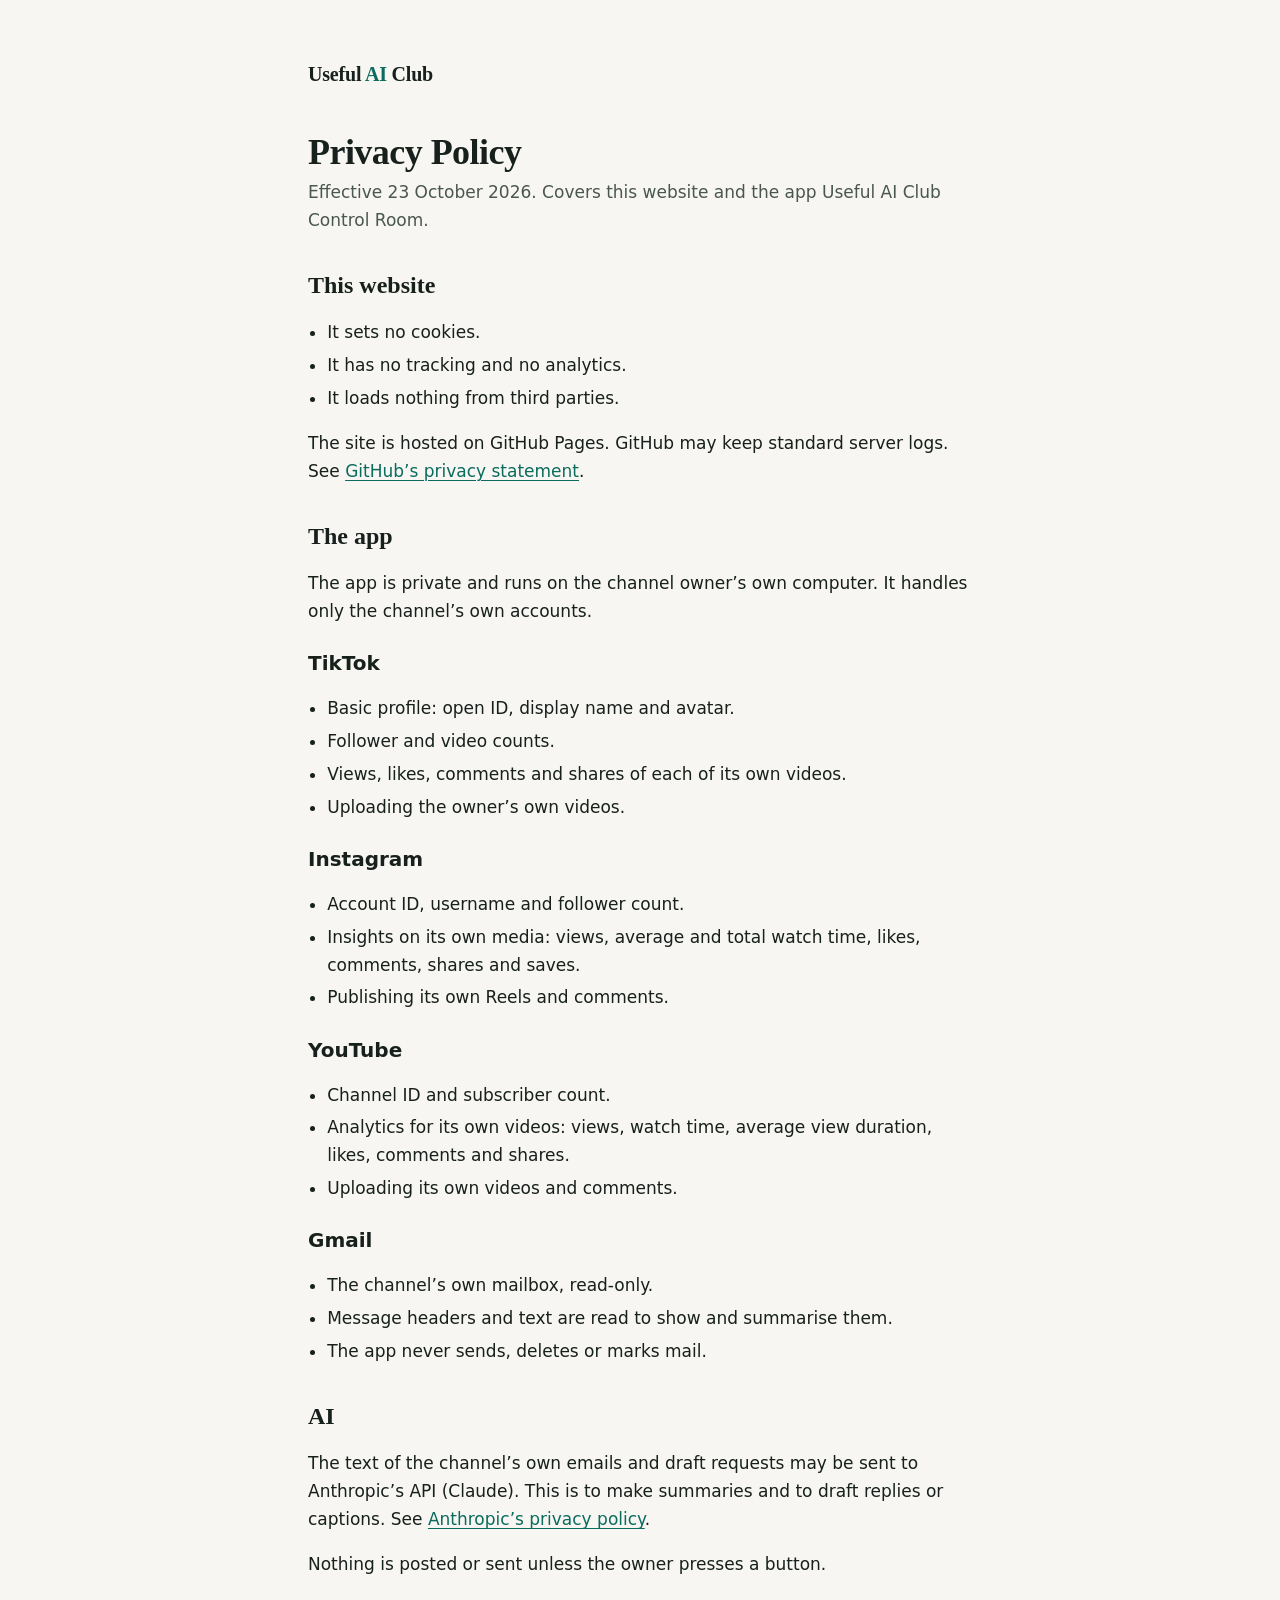
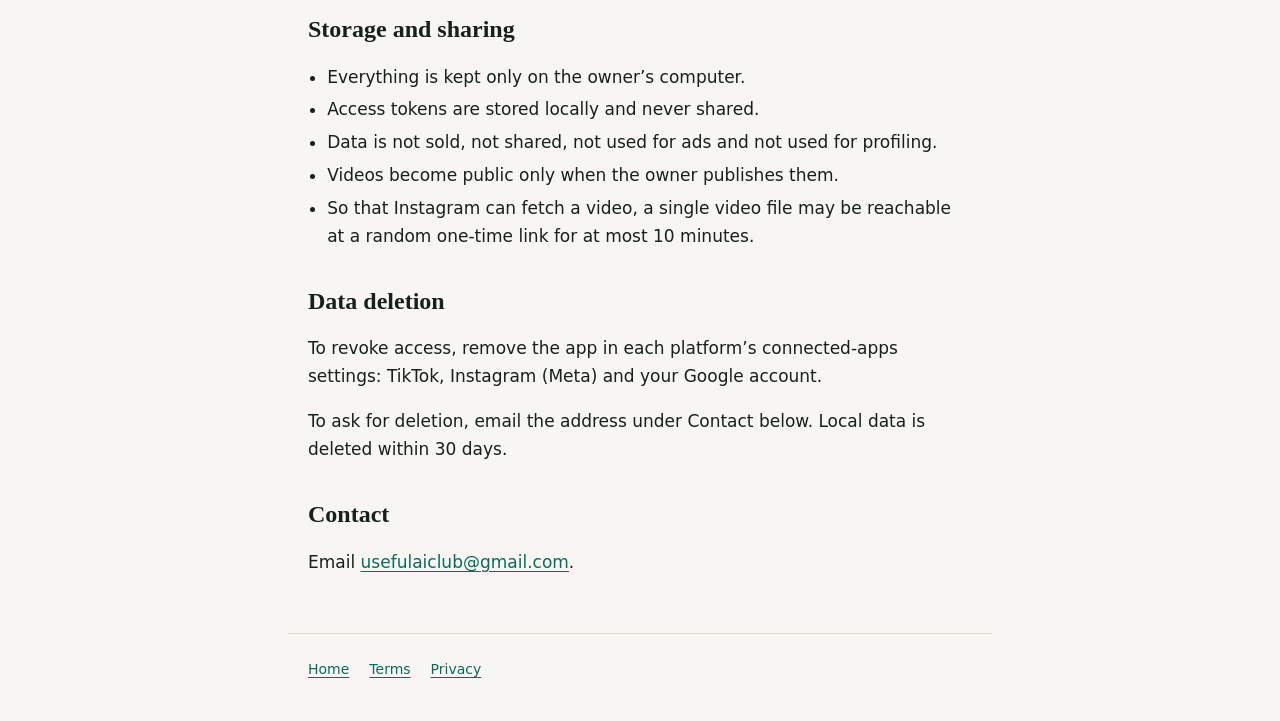
==== privacy.html @ 71db531b "Useful AI Club site: home, Terms, Privacy Co-Authored-By: Claude Opus 5.5 <noreply@anthropic.com>" ====
<!doctype html>
<html lang="en-GB">
<head>
<meta charset="utf-8">
<meta name="viewport" content="width=device-width,initial-scale=1">
<title>Privacy Policy | Useful AI Club</title>
<meta name="description" content="Privacy Policy for the Useful AI Club website and Control Room app.">
<link rel="icon" href="data:image/svg+xml,%3Csvg xmlns='http://www.w3.org/2000/svg' viewBox='0 0 32 32'%3E%3Crect width='32' height='32' rx='7' fill='%230b6b5c'/%3E%3Ctext x='16' y='21.5' font-family='Georgia,serif' font-size='15' font-weight='700' text-anchor='middle' fill='%23fff'%3EAI%3C/text%3E%3C/svg%3E">
<link rel="stylesheet" href="style.css">
</head>
<body>
<header><a class="mark" href="./">Useful <span>AI</span> Club</a></header>
<main>
<h1>Privacy Policy</h1>
<p class="meta">Effective 23 October 2026. Covers this website and the app Useful AI Club Control Room.</p>

<h2>This website</h2>
<ul>
<li>It sets no cookies.</li>
<li>It has no tracking and no analytics.</li>
<li>It loads nothing from third parties.</li>
</ul>
<p>The site is hosted on GitHub Pages. GitHub may keep standard server logs. See <a href="https://docs.github.com/en/site-policy/privacy-policies/github-general-privacy-statement">GitHub&rsquo;s privacy statement</a>.</p>

<h2>The app</h2>
<p>The app is private and runs on the channel owner&rsquo;s own computer. It handles only the channel&rsquo;s own accounts.</p>

<h3>TikTok</h3>
<ul>
<li>Basic profile: open ID, display name and avatar.</li>
<li>Follower and video counts.</li>
<li>Views, likes, comments and shares of each of its own videos.</li>
<li>Uploading the owner&rsquo;s own videos.</li>
</ul>

<h3>Instagram</h3>
<ul>
<li>Account ID, username and follower count.</li>
<li>Insights on its own media: views, average and total watch time, likes, comments, shares and saves.</li>
<li>Publishing its own Reels and comments.</li>
</ul>

<h3>YouTube</h3>
<ul>
<li>Channel ID and subscriber count.</li>
<li>Analytics for its own videos: views, watch time, average view duration, likes, comments and shares.</li>
<li>Uploading its own videos and comments.</li>
</ul>

<h3>Gmail</h3>
<ul>
<li>The channel&rsquo;s own mailbox, read-only.</li>
<li>Message headers and text are read to show and summarise them.</li>
<li>The app never sends, deletes or marks mail.</li>
</ul>

<h2>AI</h2>
<p>The text of the channel&rsquo;s own emails and draft requests may be sent to Anthropic&rsquo;s API (Claude). This is to make summaries and to draft replies or captions. See <a href="https://www.anthropic.com/legal/privacy">Anthropic&rsquo;s privacy policy</a>.</p>
<p>Nothing is posted or sent unless the owner presses a button.</p>

<h2>Storage and sharing</h2>
<ul>
<li>Everything is kept only on the owner&rsquo;s computer.</li>
<li>Access tokens are stored locally and never shared.</li>
<li>Data is not sold, not shared, not used for ads and not used for profiling.</li>
<li>Videos become public only when the owner publishes them.</li>
<li>So that Instagram can fetch a video, a single video file may be reachable at a random one-time link for at most 10 minutes.</li>
</ul>

<h2 id="data-deletion">Data deletion</h2>
<p>To revoke access, remove the app in each platform&rsquo;s connected-apps settings: TikTok, Instagram (Meta) and your Google account.</p>
<p>To ask for deletion, email the address under Contact below. Local data is deleted within 30 days.</p>

<h2>Contact</h2>
<p>Email <a href="mailto:usefulaiclub@gmail.com">usefulaiclub@gmail.com</a>.</p>
</main>
<footer>
<nav aria-label="Legal"><a href="./">Home</a><a href="terms.html">Terms</a><a href="privacy.html">Privacy</a></nav>
</footer>
</body>
</html>
---- style.css ----
:root{
  color-scheme:light dark;
  --bg:#f7f6f2;--fg:#17201d;--muted:#4a5651;--line:#d9d9d0;--card:#efeee8;
  --accent:#0b6b5c;--on-accent:#fff;--accent-hover:#085246;
  --sans:ui-sans-serif,system-ui,-apple-system,"Segoe UI",Roboto,"Helvetica Neue",Arial,sans-serif;
  --serif:ui-serif,"Iowan Old Style","Palatino Linotype",Palatino,Georgia,serif;
  /* type scale: six steps only */
  --s-sm:.875rem;--s-body:1.0625rem;--s-lg:1.25rem;--s-xl:1.5rem;--s-2xl:2.25rem;--s-mark:clamp(2.4rem,11vw,3.5rem);
}
@media (prefers-color-scheme:dark){:root{
  --bg:#0e1311;--fg:#eef2ef;--muted:#a9b6b0;--line:#26302c;--card:#151c19;
  --accent:#5fd3bd;--on-accent:#04201a;--accent-hover:#86e2d0;
}}
*{box-sizing:border-box}
html{-webkit-text-size-adjust:100%}
body{margin:0;background:var(--bg);color:var(--fg);font:var(--s-body)/1.65 var(--sans)}
main,header,footer{width:100%;max-width:34rem;margin-inline:auto;padding-inline:1.25rem}
header{padding-top:2.5rem}
main{padding-block:1.5rem 2.5rem}
a{color:var(--accent);text-underline-offset:.2em}
a:focus-visible{outline:3px solid var(--accent);outline-offset:3px;border-radius:4px}
.mark{font:700 var(--s-mark)/1.02 var(--serif);letter-spacing:-.02em;margin:0;color:var(--fg);text-decoration:none;display:block}
a.mark{font-size:var(--s-lg);letter-spacing:-.01em}
.mark span{color:var(--accent)}
.tag{font-size:var(--s-lg);line-height:1.5;color:var(--muted);margin:1rem 0 0}
.tag b{color:var(--fg)}
.links{list-style:none;margin:0;padding:0;display:grid;gap:.75rem}
.btn{display:flex;align-items:center;justify-content:space-between;min-height:3.75rem;padding:.9rem 1.25rem;border-radius:1rem;background:var(--accent);color:var(--on-accent);font-weight:650;font-size:var(--s-lg);text-decoration:none;transition:background .15s,transform .15s}
.btn::after{content:"\2192";font-weight:400}
.btn:hover{background:var(--accent-hover)}
.btn:active{transform:scale(.985)}
.btn:focus-visible{outline:3px solid var(--fg);outline-offset:3px}
.promise{margin-top:2.5rem;padding:1.5rem 1.25rem;border-radius:1rem;background:var(--card);border:1px solid var(--line)}
.promise h2{margin:0 0 1rem;font-size:var(--s-xl)}
.promise ol{list-style:none;margin:0;padding:0;counter-reset:p;display:grid;gap:.85rem}
.promise li{counter-increment:p;position:relative;padding-left:2.25rem;margin:0}
.promise li::before{content:counter(p);position:absolute;left:0;top:.1em;font:700 var(--s-xl)/1 var(--serif);color:var(--accent)}
footer{padding-block:1.5rem 2.5rem;border-top:1px solid var(--line);color:var(--muted);font-size:var(--s-sm)}
footer p{margin:.5rem 0}
footer nav a{margin-right:1.25rem}
h1{font:700 var(--s-2xl)/1.15 var(--serif);letter-spacing:-.015em;margin:1.5rem 0 .25rem}
h2{font:700 var(--s-xl)/1.3 var(--serif);margin:2.25rem 0 .5rem}
h3{font-size:var(--s-lg);line-height:1.4;margin:1.5rem 0 .25rem}
.meta{color:var(--muted);margin:0 0 1.5rem}
p,li{max-width:40em}
ul{padding-left:1.2rem}
li{margin:.3rem 0}
@media (min-width:700px){
  main,header,footer{max-width:44rem}
  header{padding-top:4rem}
  .links{grid-template-columns:repeat(3,1fr)}
  .promise ol{grid-template-columns:1fr 1fr;column-gap:2rem}
}
@media (prefers-reduced-motion:reduce){*{transition:none!important}}
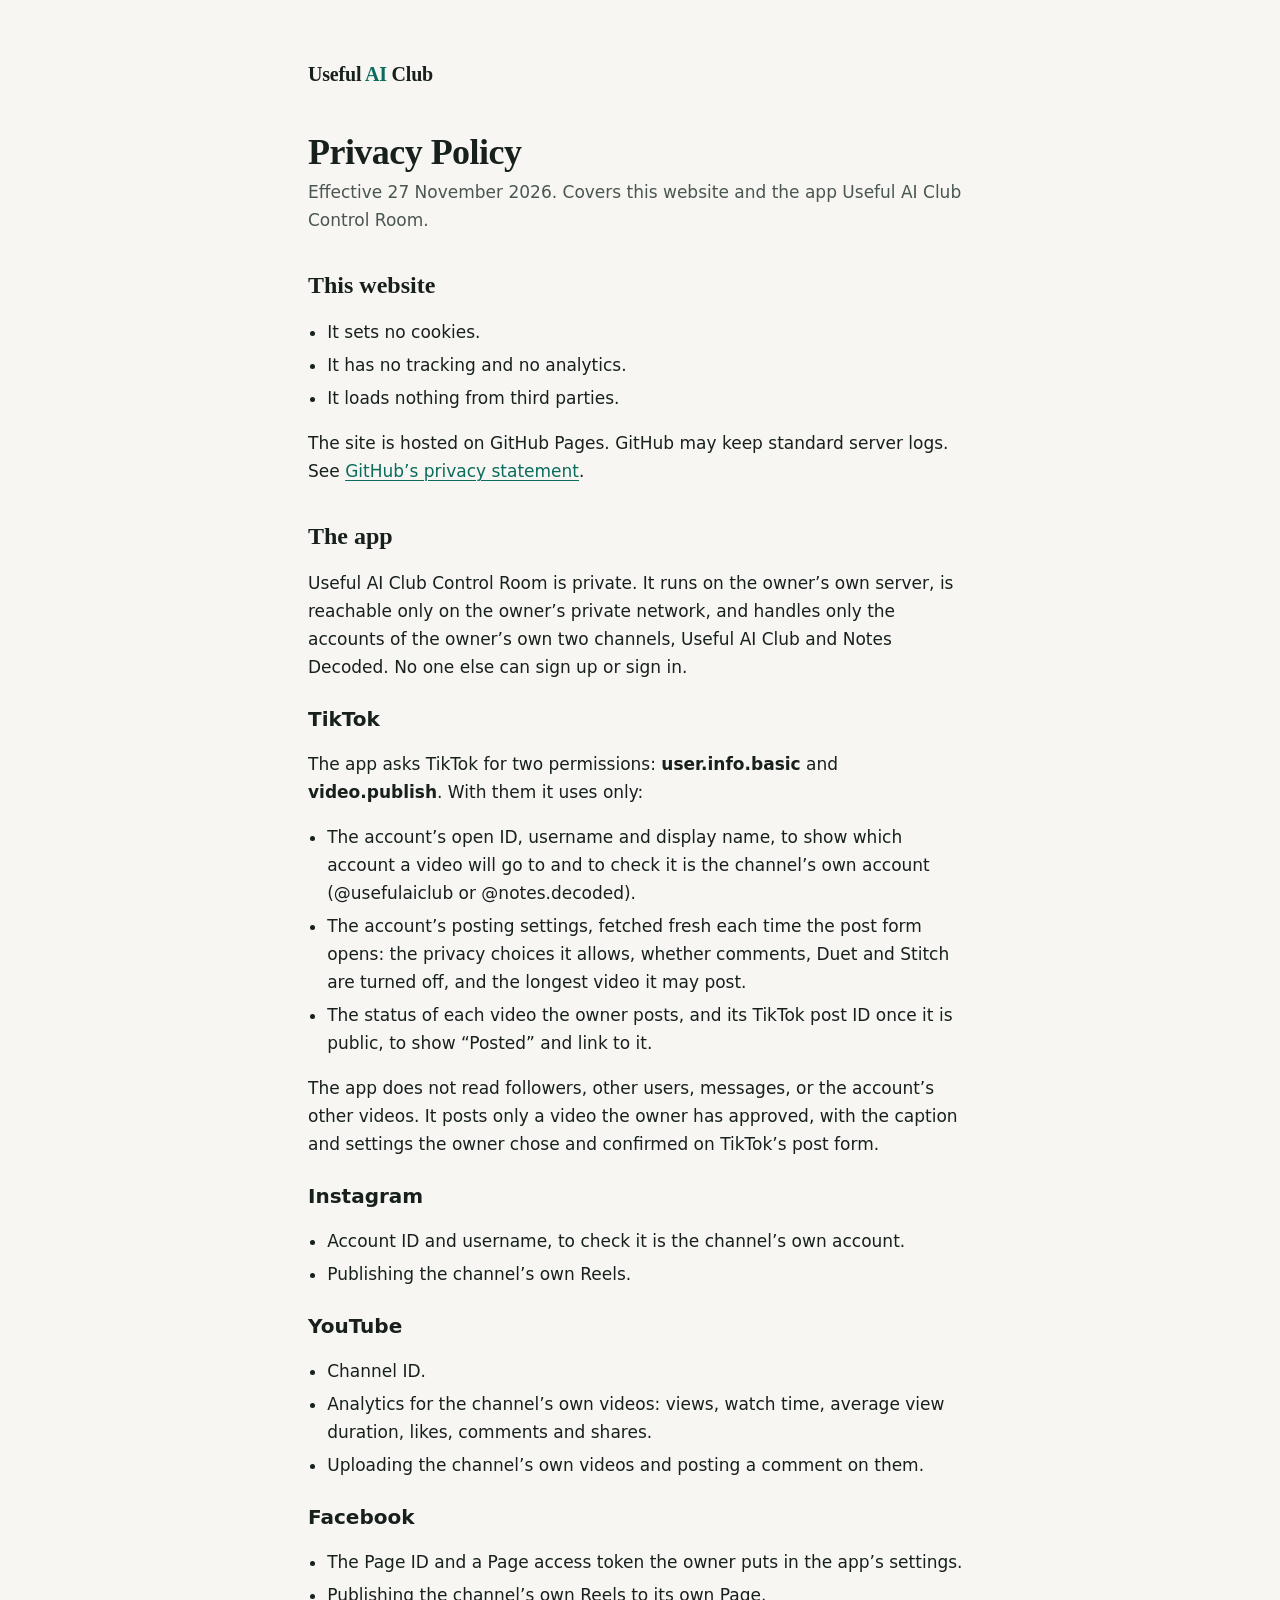
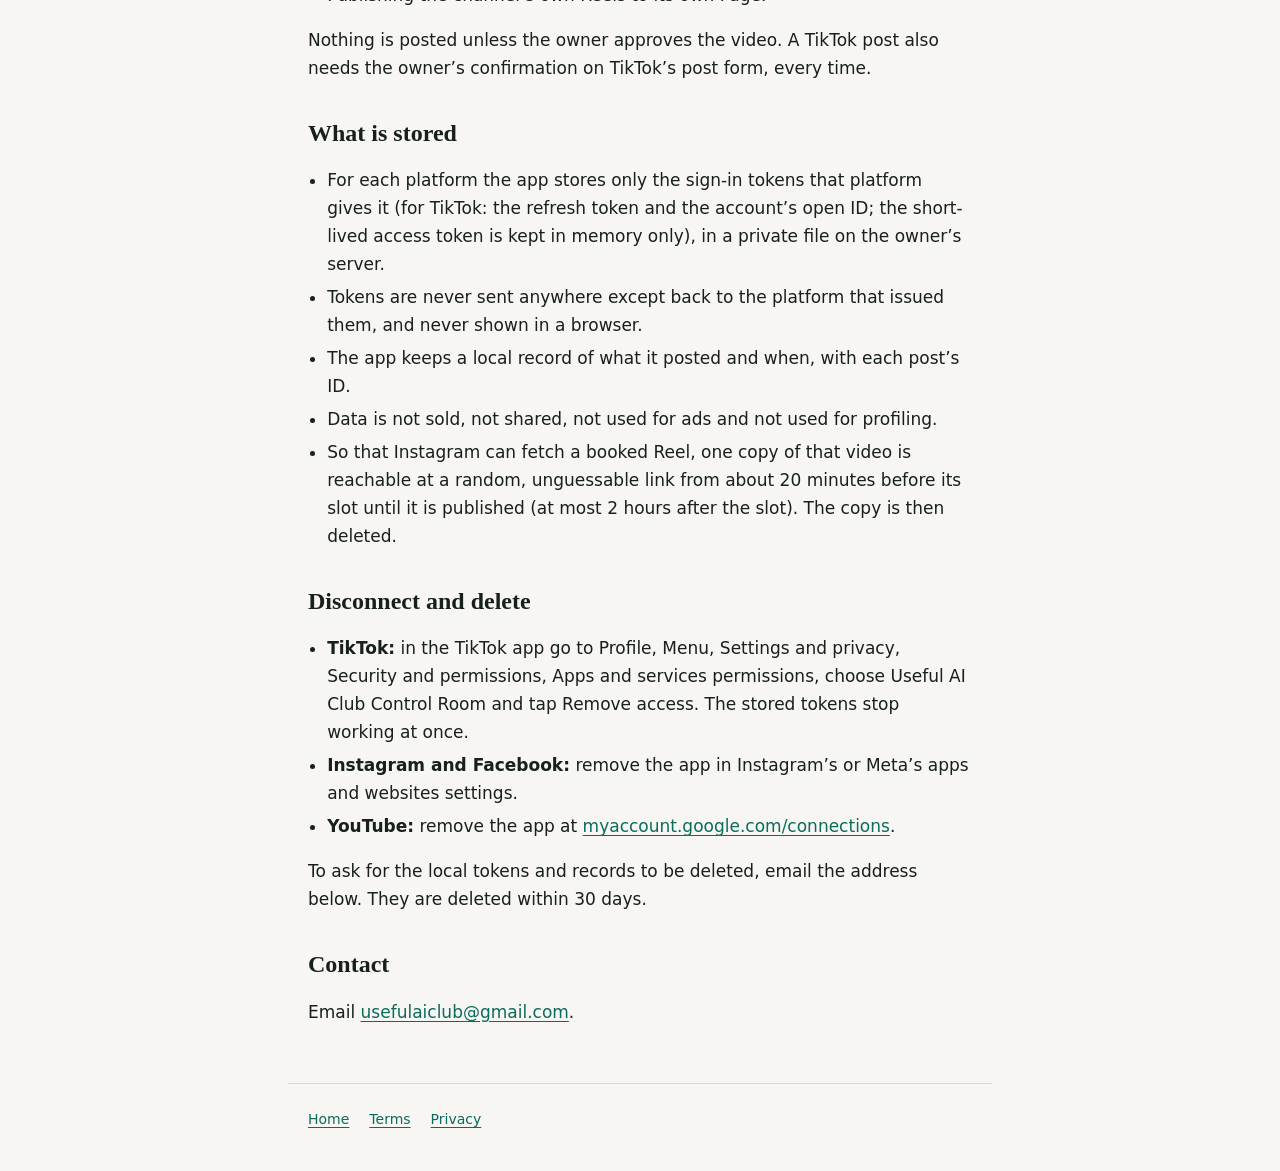
==== commit 9474ad02: "Control Room section for both channels, privacy and terms updated (2026-11-27)" ====
--- a/privacy.html
+++ b/privacy.html
@@ -12,7 +12,7 @@
 <header><a class="mark" href="./">Useful <span>AI</span> Club</a></header>
 <main>
 <h1>Privacy Policy</h1>
-<p class="meta">Effective 23 October 2026. Covers this website and the app Useful AI Club Control Room.</p>
+<p class="meta">Effective 27 November 2026. Covers this website and the app Useful AI Club Control Room.</p>
 
 <h2>This website</h2>
 <ul>
@@ -23,53 +23,53 @@
 <p>The site is hosted on GitHub Pages. GitHub may keep standard server logs. See <a href="https://docs.github.com/en/site-policy/privacy-policies/github-general-privacy-statement">GitHub&rsquo;s privacy statement</a>.</p>
 
 <h2>The app</h2>
-<p>The app is private and runs on the channel owner&rsquo;s own computer. It handles only the channel&rsquo;s own accounts.</p>
+<p>Useful AI Club Control Room is private. It runs on the owner&rsquo;s own server, is reachable only on the owner&rsquo;s private network, and handles only the accounts of the owner&rsquo;s own two channels, Useful AI Club and Notes Decoded. No one else can sign up or sign in.</p>
 
-<h3>TikTok</h3>
+<h3 id="tiktok">TikTok</h3>
+<p>The app asks TikTok for two permissions: <b>user.info.basic</b> and <b>video.publish</b>. With them it uses only:</p>
 <ul>
-<li>Basic profile: open ID, display name and avatar.</li>
-<li>Follower and video counts.</li>
-<li>Views, likes, comments and shares of each of its own videos.</li>
-<li>Uploading the owner&rsquo;s own videos.</li>
+<li>The account&rsquo;s open ID, username and display name, to show which account a video will go to and to check it is the channel&rsquo;s own account (@usefulaiclub or @notes.decoded).</li>
+<li>The account&rsquo;s posting settings, fetched fresh each time the post form opens: the privacy choices it allows, whether comments, Duet and Stitch are turned off, and the longest video it may post.</li>
+<li>The status of each video the owner posts, and its TikTok post ID once it is public, to show &ldquo;Posted&rdquo; and link to it.</li>
 </ul>
+<p>The app does not read followers, other users, messages, or the account&rsquo;s other videos. It posts only a video the owner has approved, with the caption and settings the owner chose and confirmed on TikTok&rsquo;s post form.</p>
 
 <h3>Instagram</h3>
 <ul>
-<li>Account ID, username and follower count.</li>
-<li>Insights on its own media: views, average and total watch time, likes, comments, shares and saves.</li>
-<li>Publishing its own Reels and comments.</li>
+<li>Account ID and username, to check it is the channel&rsquo;s own account.</li>
+<li>Publishing the channel&rsquo;s own Reels.</li>
 </ul>
 
 <h3>YouTube</h3>
 <ul>
-<li>Channel ID and subscriber count.</li>
-<li>Analytics for its own videos: views, watch time, average view duration, likes, comments and shares.</li>
-<li>Uploading its own videos and comments.</li>
+<li>Channel ID.</li>
+<li>Analytics for the channel&rsquo;s own videos: views, watch time, average view duration, likes, comments and shares.</li>
+<li>Uploading the channel&rsquo;s own videos and posting a comment on them.</li>
+</ul>
+<h3>Facebook</h3>
+<ul>
+<li>The Page ID and a Page access token the owner puts in the app&rsquo;s settings.</li>
+<li>Publishing the channel&rsquo;s own Reels to its own Page.</li>
 </ul>
 
-<h3>Gmail</h3>
+<p>Nothing is posted unless the owner approves the video. A TikTok post also needs the owner&rsquo;s confirmation on TikTok&rsquo;s post form, every time.</p>
+
+<h2 id="storage">What is stored</h2>
 <ul>
-<li>The channel&rsquo;s own mailbox, read-only.</li>
-<li>Message headers and text are read to show and summarise them.</li>
-<li>The app never sends, deletes or marks mail.</li>
+<li>For each platform the app stores only the sign-in tokens that platform gives it (for TikTok: the refresh token and the account&rsquo;s open ID; the short-lived access token is kept in memory only), in a private file on the owner&rsquo;s server.</li>
+<li>Tokens are never sent anywhere except back to the platform that issued them, and never shown in a browser.</li>
+<li>The app keeps a local record of what it posted and when, with each post&rsquo;s ID.</li>
+<li>Data is not sold, not shared, not used for ads and not used for profiling.</li>
+<li>So that Instagram can fetch a booked Reel, one copy of that video is reachable at a random, unguessable link from about 20 minutes before its slot until it is published (at most 2 hours after the slot). The copy is then deleted.</li>
 </ul>
 
-<h2>AI</h2>
-<p>The text of the channel&rsquo;s own emails and draft requests may be sent to Anthropic&rsquo;s API (Claude). This is to make summaries and to draft replies or captions. See <a href="https://www.anthropic.com/legal/privacy">Anthropic&rsquo;s privacy policy</a>.</p>
-<p>Nothing is posted or sent unless the owner presses a button.</p>
-
-<h2>Storage and sharing</h2>
+<h2 id="data-deletion">Disconnect and delete</h2>
 <ul>
-<li>Everything is kept only on the owner&rsquo;s computer.</li>
-<li>Access tokens are stored locally and never shared.</li>
-<li>Data is not sold, not shared, not used for ads and not used for profiling.</li>
-<li>Videos become public only when the owner publishes them.</li>
-<li>So that Instagram can fetch a video, a single video file may be reachable at a random one-time link for at most 10 minutes.</li>
+<li><b>TikTok:</b> in the TikTok app go to Profile, Menu, Settings and privacy, Security and permissions, Apps and services permissions, choose Useful AI Club Control Room and tap Remove access. The stored tokens stop working at once.</li>
+<li><b>Instagram and Facebook:</b> remove the app in Instagram&rsquo;s or Meta&rsquo;s apps and websites settings.</li>
+<li><b>YouTube:</b> remove the app at <a href="https://myaccount.google.com/connections">myaccount.google.com/connections</a>.</li>
 </ul>
-
-<h2 id="data-deletion">Data deletion</h2>
-<p>To revoke access, remove the app in each platform&rsquo;s connected-apps settings: TikTok, Instagram (Meta) and your Google account.</p>
-<p>To ask for deletion, email the address under Contact below. Local data is deleted within 30 days.</p>
+<p>To ask for the local tokens and records to be deleted, email the address below. They are deleted within 30 days.</p>
 
 <h2>Contact</h2>
 <p>Email <a href="mailto:usefulaiclub@gmail.com">usefulaiclub@gmail.com</a>.</p>
--- a/style.css
+++ b/style.css
@@ -33,8 +33,11 @@
 .promise{margin-top:2.5rem;padding:1.5rem 1.25rem;border-radius:1rem;background:var(--card);border:1px solid var(--line)}
 .promise h2{margin:0 0 1rem;font-size:var(--s-xl)}
 .promise ol{list-style:none;margin:0;padding:0;counter-reset:p;display:grid;gap:.85rem}
-.promise li{counter-increment:p;position:relative;padding-left:2.25rem;margin:0}
-.promise li::before{content:counter(p);position:absolute;left:0;top:.1em;font:700 var(--s-xl)/1 var(--serif);color:var(--accent)}
+.promise ol li{counter-increment:p;position:relative;padding-left:2.25rem;margin:0}
+.app ul{margin:0 0 1rem;padding-left:1.2rem}
+.app p{margin:0 0 1rem}
+.app p:last-child{margin-bottom:0}
+.promise ol li::before{content:counter(p);position:absolute;left:0;top:.1em;font:700 var(--s-xl)/1 var(--serif);color:var(--accent)}
 footer{padding-block:1.5rem 2.5rem;border-top:1px solid var(--line);color:var(--muted);font-size:var(--s-sm)}
 footer p{margin:.5rem 0}
 footer nav a{margin-right:1.25rem}
